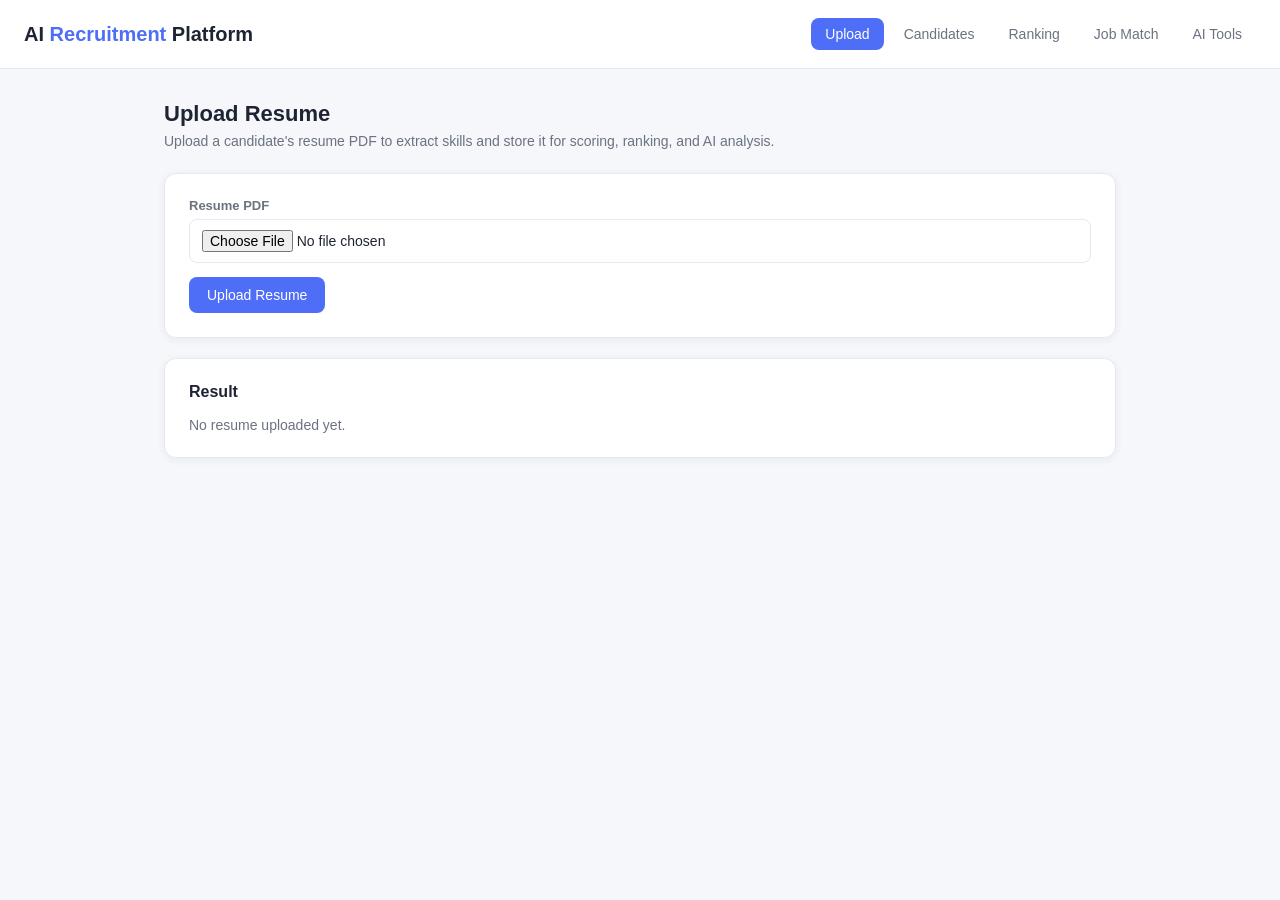
==== frontend/index.html @ 76f143c3 "Initial commit" ====
<!DOCTYPE html>
<html>
<head>
    <title>AI Recruitment Platform</title>
    <link rel="stylesheet" href="style.css">
</head>
<body>

    <header class="topbar">
        <h1>AI <span>Recruitment</span> Platform</h1>
        <nav class="tabs">
            <a href="index.html" class="active">Upload</a>
            <a href="candidates.html">Candidates</a>
            <a href="ranking.html">Ranking</a>
            <a href="job_match.html">Job Match</a>
            <a href="ai_tools.html">AI Tools</a>
        </nav>
    </header>

    <div class="page">
        <h2 class="section-title">Upload Resume</h2>
        <p class="section-sub">Upload a candidate's resume PDF to extract skills and store it for scoring, ranking, and AI analysis.</p>

        <div class="card">
            <label for="resumeFile">Resume PDF</label>
            <input type="file" id="resumeFile" accept=".pdf">

            <button type="button" onclick="uploadResume()">Upload Resume</button>
        </div>

        <div class="card">
            <h3>Result</h3>
            <div id="output" class="placeholder">No resume uploaded yet.</div>
        </div>
    </div>

    <script src="upload.js"></script>

</body>
</html>
---- frontend/style.css ----
:root {
    --bg: #f5f7fb;
    --card-bg: #ffffff;
    --text: #1e2433;
    --text-muted: #6b7280;
    --primary: #4f6ef7;
    --primary-dark: #3a54d6;
    --border: #e5e9f2;
    --success: #16a34a;
    --danger: #dc2626;
    --radius: 12px;
    --shadow: 0 2px 8px rgba(20, 30, 60, 0.06);
}

* {
    box-sizing: border-box;
}

body {
    font-family: 'Segoe UI', Inter, Arial, sans-serif;
    margin: 0;
    padding: 0;
    background: var(--bg);
    color: var(--text);
}

.page {
    max-width: 1000px;
    margin: 0 auto;
    padding: 32px 24px 60px;
}

header.topbar {
    background: var(--card-bg);
    border-bottom: 1px solid var(--border);
    padding: 18px 24px;
    display: flex;
    align-items: center;
    justify-content: space-between;
}

header.topbar h1 {
    font-size: 20px;
    margin: 0;
    color: var(--text);
}

header.topbar h1 span {
    color: var(--primary);
}

nav.tabs {
    display: flex;
    gap: 6px;
}

nav.tabs a {
    text-decoration: none;
    color: var(--text-muted);
    font-weight: 500;
    font-size: 14px;
    padding: 8px 14px;
    border-radius: 8px;
    transition: background 0.15s, color 0.15s;
}

nav.tabs a:hover {
    background: var(--bg);
    color: var(--text);
}

nav.tabs a.active {
    background: var(--primary);
    color: white;
}

h2.section-title {
    font-size: 22px;
    margin: 0 0 6px;
}

p.section-sub {
    color: var(--text-muted);
    margin: 0 0 24px;
    font-size: 14px;
}

.card {
    background: var(--card-bg);
    border: 1px solid var(--border);
    border-radius: var(--radius);
    box-shadow: var(--shadow);
    padding: 24px;
    margin-bottom: 20px;
}

.card h3 {
    margin-top: 0;
    font-size: 16px;
}

button {
    background: var(--primary);
    color: white;
    border: none;
    padding: 10px 18px;
    border-radius: 8px;
    cursor: pointer;
    font-size: 14px;
    font-weight: 500;
    transition: background 0.15s;
}

button:hover {
    background: var(--primary-dark);
}

button.secondary {
    background: var(--bg);
    color: var(--text);
    border: 1px solid var(--border);
}

button.secondary:hover {
    background: #ecefF7;
}

input[type="file"], input[type="text"], textarea, select {
    width: 100%;
    padding: 10px 12px;
    border: 1px solid var(--border);
    border-radius: 8px;
    font-size: 14px;
    font-family: inherit;
    margin-bottom: 14px;
    background: #fff;
    color: var(--text);
}

textarea {
    resize: vertical;
    min-height: 110px;
}

label {
    display: block;
    font-size: 13px;
    font-weight: 600;
    margin-bottom: 6px;
    color: var(--text-muted);
}

table {
    border-collapse: collapse;
    width: 100%;
    margin-top: 6px;
}

th, td {
    border-bottom: 1px solid var(--border);
    padding: 10px 12px;
    text-align: left;
    font-size: 14px;
}

th {
    background: var(--bg);
    color: var(--text-muted);
    font-weight: 600;
    font-size: 12px;
    text-transform: uppercase;
    letter-spacing: 0.03em;
}

tr:hover td {
    background: #fafbff;
}

.badge {
    display: inline-block;
    padding: 3px 10px;
    border-radius: 999px;
    font-size: 12px;
    font-weight: 600;
}

.badge.high { background: #dcfce7; color: var(--success); }
.badge.mid  { background: #fef9c3; color: #92740b; }
.badge.low  { background: #fee2e2; color: var(--danger); }

.result-box {
    background: var(--bg);
    border: 1px solid var(--border);
    border-radius: 8px;
    padding: 16px;
    font-size: 14px;
    line-height: 1.6;
    white-space: pre-wrap;
    color: var(--text);
}

.placeholder {
    color: var(--text-muted);
    font-size: 14px;
}

.spinner-text {
    color: var(--primary);
    font-size: 14px;
}

.grid-2 {
    display: grid;
    grid-template-columns: 1fr 1fr;
    gap: 20px;
}

@media (max-width: 700px) {
    .grid-2 { grid-template-columns: 1fr; }
    header.topbar { flex-direction: column; align-items: flex-start; gap: 12px; }
}
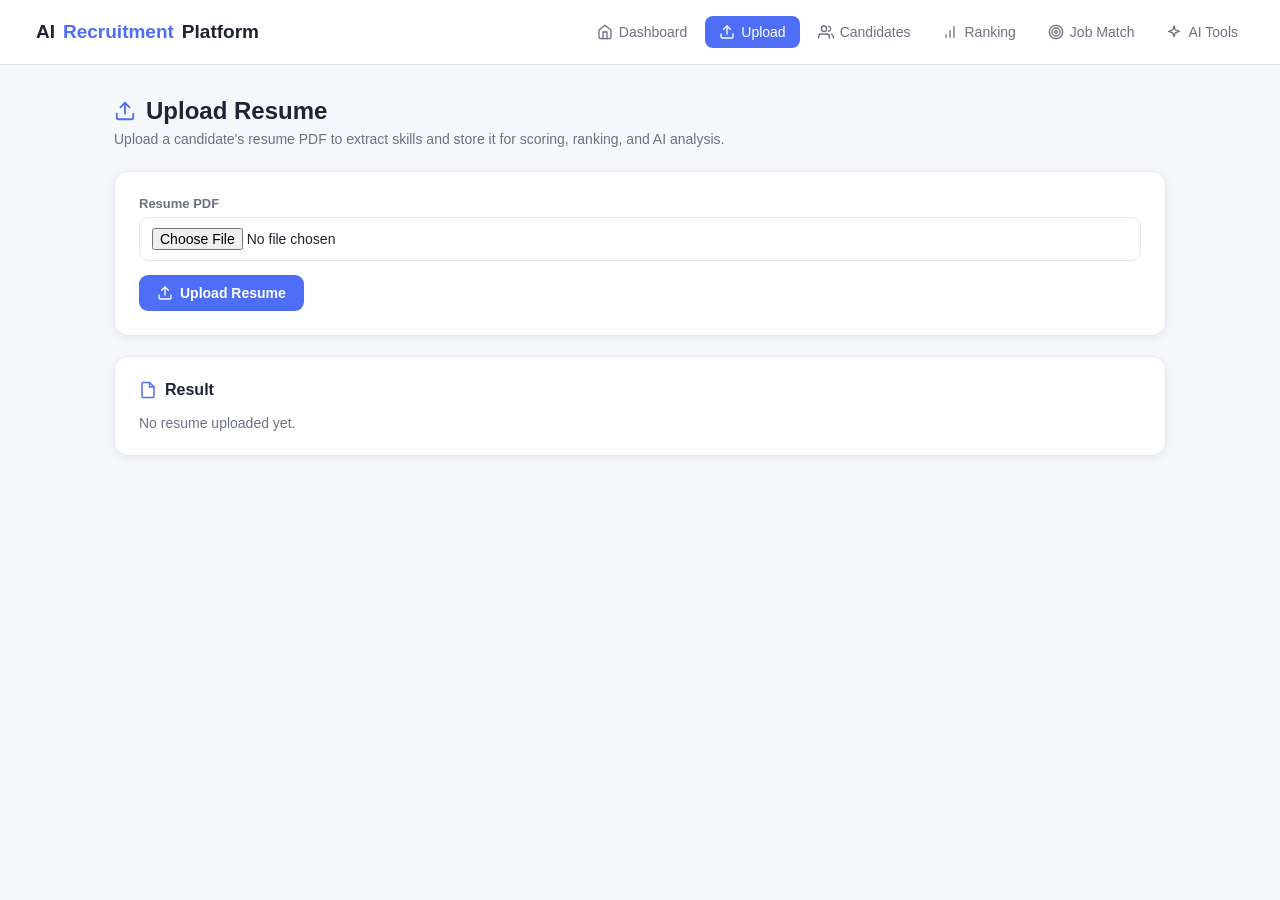
==== commit 700eef3d: "Major UI redesign: landing page, dashboard with stats, icons" ====
--- a/frontend/index.html
+++ b/frontend/index.html
@@ -1,39 +1,37 @@
 <!DOCTYPE html>
 <html>
 <head>
-    <title>AI Recruitment Platform</title>
+    <title>Upload - AI Recruitment Platform</title>
     <link rel="stylesheet" href="style.css">
 </head>
 <body>
 
-    <header class="topbar">
-        <h1>AI <span>Recruitment</span> Platform</h1>
-        <nav class="tabs">
-            <a href="index.html" class="active">Upload</a>
-            <a href="candidates.html">Candidates</a>
-            <a href="ranking.html">Ranking</a>
-            <a href="job_match.html">Job Match</a>
-            <a href="ai_tools.html">AI Tools</a>
-        </nav>
-    </header>
+    <header class="topbar" id="siteHeader"></header>
 
     <div class="page">
-        <h2 class="section-title">Upload Resume</h2>
+        <h2 class="section-title">
+            <svg viewBox="0 0 24 24" fill="none" stroke="currentColor" stroke-width="2" stroke-linecap="round" stroke-linejoin="round"><path d="M21 15v4a2 2 0 0 1-2 2H5a2 2 0 0 1-2-2v-4"/><polyline points="17 8 12 3 7 8"/><line x1="12" y1="3" x2="12" y2="15"/></svg>
+            Upload Resume
+        </h2>
         <p class="section-sub">Upload a candidate's resume PDF to extract skills and store it for scoring, ranking, and AI analysis.</p>
 
         <div class="card">
             <label for="resumeFile">Resume PDF</label>
             <input type="file" id="resumeFile" accept=".pdf">
-
-            <button type="button" onclick="uploadResume()">Upload Resume</button>
+            <button type="button" onclick="uploadResume()">
+                <svg viewBox="0 0 24 24" fill="none" stroke="currentColor" stroke-width="2" stroke-linecap="round" stroke-linejoin="round"><path d="M21 15v4a2 2 0 0 1-2 2H5a2 2 0 0 1-2-2v-4"/><polyline points="17 8 12 3 7 8"/><line x1="12" y1="3" x2="12" y2="15"/></svg>
+                Upload Resume
+            </button>
         </div>
 
         <div class="card">
-            <h3>Result</h3>
+            <h3><svg viewBox="0 0 24 24" fill="none" stroke="currentColor" stroke-width="2" stroke-linecap="round" stroke-linejoin="round"><path d="M14 2H6a2 2 0 0 0-2 2v16a2 2 0 0 0 2 2h12a2 2 0 0 0 2-2V8z"/><polyline points="14 2 14 8 20 8"/></svg>Result</h3>
             <div id="output" class="placeholder">No resume uploaded yet.</div>
         </div>
     </div>
 
+    <script src="icons.js"></script>
+    <script>injectHeader("index.html");</script>
     <script src="upload.js"></script>
 
 </body>
--- a/frontend/style.css
+++ b/frontend/style.css
@@ -5,16 +5,16 @@
     --text-muted: #6b7280;
     --primary: #4f6ef7;
     --primary-dark: #3a54d6;
+    --primary-light: #eef1ff;
     --border: #e5e9f2;
     --success: #16a34a;
     --danger: #dc2626;
-    --radius: 12px;
-    --shadow: 0 2px 8px rgba(20, 30, 60, 0.06);
-}
-
-* {
-    box-sizing: border-box;
-}
+    --radius: 14px;
+    --shadow: 0 2px 10px rgba(20, 30, 60, 0.06);
+    --shadow-lg: 0 10px 30px rgba(20, 30, 60, 0.10);
+}
+
+* { box-sizing: border-box; }
 
 body {
     font-family: 'Segoe UI', Inter, Arial, sans-serif;
@@ -25,33 +25,53 @@
 }
 
 .page {
-    max-width: 1000px;
+    max-width: 1100px;
     margin: 0 auto;
     padding: 32px 24px 60px;
-}
-
+    animation: fadeIn 0.4s ease;
+}
+
+@keyframes fadeIn {
+    from { opacity: 0; transform: translateY(8px); }
+    to { opacity: 1; transform: translateY(0); }
+}
+
+/* ===== Top bar / nav ===== */
 header.topbar {
     background: var(--card-bg);
     border-bottom: 1px solid var(--border);
-    padding: 18px 24px;
+    padding: 16px 28px;
     display: flex;
     align-items: center;
     justify-content: space-between;
+    position: sticky;
+    top: 0;
+    z-index: 50;
 }
 
 header.topbar h1 {
-    font-size: 20px;
+    font-size: 19px;
     margin: 0;
     color: var(--text);
-}
-
-header.topbar h1 span {
-    color: var(--primary);
-}
+    display: flex;
+    align-items: center;
+    gap: 8px;
+}
+
+header.topbar h1 a {
+    text-decoration: none;
+    color: inherit;
+    display: flex;
+    align-items: center;
+    gap: 8px;
+}
+
+header.topbar h1 span { color: var(--primary); }
 
 nav.tabs {
     display: flex;
-    gap: 6px;
+    gap: 4px;
+    flex-wrap: wrap;
 }
 
 nav.tabs a {
@@ -61,12 +81,17 @@
     font-size: 14px;
     padding: 8px 14px;
     border-radius: 8px;
-    transition: background 0.15s, color 0.15s;
-}
+    transition: background 0.15s, color 0.15s, transform 0.1s;
+    display: flex;
+    align-items: center;
+    gap: 6px;
+}
+
+nav.tabs a svg { width: 16px; height: 16px; flex-shrink: 0; }
 
 nav.tabs a:hover {
-    background: var(--bg);
-    color: var(--text);
+    background: var(--primary-light);
+    color: var(--primary-dark);
 }
 
 nav.tabs a.active {
@@ -74,10 +99,132 @@
     color: white;
 }
 
+/* ===== Hero / landing page ===== */
+.hero {
+    max-width: 1100px;
+    margin: 0 auto;
+    padding: 70px 24px 50px;
+    text-align: center;
+}
+
+.hero-badge {
+    display: inline-flex;
+    align-items: center;
+    gap: 6px;
+    background: var(--primary-light);
+    color: var(--primary-dark);
+    font-size: 13px;
+    font-weight: 600;
+    padding: 6px 14px;
+    border-radius: 999px;
+    margin-bottom: 20px;
+}
+
+.hero h1 {
+    font-size: 44px;
+    line-height: 1.15;
+    margin: 0 0 18px;
+    letter-spacing: -0.02em;
+}
+
+.hero h1 span { color: var(--primary); }
+
+.hero p.lead {
+    font-size: 17px;
+    color: var(--text-muted);
+    max-width: 620px;
+    margin: 0 auto 32px;
+    line-height: 1.6;
+}
+
+.hero-actions {
+    display: flex;
+    gap: 14px;
+    justify-content: center;
+    flex-wrap: wrap;
+    margin-bottom: 60px;
+}
+
+.hero-actions a.btn-primary,
+.hero-actions a.btn-secondary {
+    text-decoration: none;
+    display: inline-flex;
+    align-items: center;
+    gap: 8px;
+    padding: 13px 24px;
+    border-radius: 10px;
+    font-weight: 600;
+    font-size: 15px;
+    transition: transform 0.15s, box-shadow 0.15s;
+}
+
+a.btn-primary {
+    background: var(--primary);
+    color: white;
+    box-shadow: 0 4px 14px rgba(79, 110, 247, 0.35);
+}
+a.btn-primary:hover { transform: translateY(-2px); box-shadow: 0 8px 20px rgba(79, 110, 247, 0.4); }
+
+a.btn-secondary {
+    background: white;
+    color: var(--text);
+    border: 1px solid var(--border);
+}
+a.btn-secondary:hover { transform: translateY(-2px); box-shadow: var(--shadow); }
+
+.feature-grid {
+    display: grid;
+    grid-template-columns: repeat(3, 1fr);
+    gap: 20px;
+    margin-top: 10px;
+    text-align: left;
+}
+
+.feature-card {
+    background: var(--card-bg);
+    border: 1px solid var(--border);
+    border-radius: var(--radius);
+    padding: 22px;
+    transition: transform 0.15s, box-shadow 0.15s;
+}
+
+.feature-card:hover {
+    transform: translateY(-3px);
+    box-shadow: var(--shadow-lg);
+}
+
+.feature-icon {
+    width: 38px;
+    height: 38px;
+    border-radius: 10px;
+    background: var(--primary-light);
+    display: flex;
+    align-items: center;
+    justify-content: center;
+    margin-bottom: 14px;
+    color: var(--primary);
+}
+.feature-icon svg { width: 20px; height: 20px; }
+
+.feature-card h3 { font-size: 16px; margin: 0 0 6px; }
+.feature-card p { font-size: 13.5px; color: var(--text-muted); margin: 0; line-height: 1.5; }
+
+footer.site-footer {
+    text-align: center;
+    padding: 30px;
+    color: var(--text-muted);
+    font-size: 13px;
+}
+
+/* ===== Section headers ===== */
 h2.section-title {
-    font-size: 22px;
+    font-size: 24px;
     margin: 0 0 6px;
-}
+    display: flex;
+    align-items: center;
+    gap: 10px;
+}
+h2.section-title svg { width: 22px; height: 22px; color: var(--primary); }
 
 p.section-sub {
     color: var(--text-muted);
@@ -85,6 +232,82 @@
     font-size: 14px;
 }
 
+/* ===== Stat cards (dashboard) ===== */
+.stats-grid {
+    display: grid;
+    grid-template-columns: repeat(3, 1fr);
+    gap: 18px;
+    margin-bottom: 26px;
+}
+
+.stat-card {
+    background: var(--card-bg);
+    border: 1px solid var(--border);
+    border-radius: var(--radius);
+    padding: 20px 22px;
+    box-shadow: var(--shadow);
+    transition: transform 0.15s, box-shadow 0.15s;
+}
+.stat-card:hover { transform: translateY(-2px); box-shadow: var(--shadow-lg); }
+
+.stat-card .stat-label {
+    font-size: 12.5px;
+    color: var(--text-muted);
+    text-transform: uppercase;
+    letter-spacing: 0.04em;
+    font-weight: 600;
+    display: flex;
+    align-items: center;
+    gap: 6px;
+    margin-bottom: 10px;
+}
+.stat-card .stat-label svg { width: 15px; height: 15px; color: var(--primary); }
+
+.stat-card .stat-value {
+    font-size: 30px;
+    font-weight: 700;
+    color: var(--text);
+}
+
+.quick-links {
+    display: grid;
+    grid-template-columns: repeat(5, 1fr);
+    gap: 14px;
+    margin-bottom: 26px;
+}
+
+.quick-link-card {
+    background: var(--card-bg);
+    border: 1px solid var(--border);
+    border-radius: var(--radius);
+    padding: 18px 14px;
+    text-align: center;
+    text-decoration: none;
+    color: var(--text);
+    transition: transform 0.15s, box-shadow 0.15s, border-color 0.15s;
+}
+.quick-link-card:hover {
+    transform: translateY(-3px);
+    box-shadow: var(--shadow-lg);
+    border-color: var(--primary);
+}
+.quick-link-card .ql-icon {
+    width: 36px;
+    height: 36px;
+    border-radius: 10px;
+    background: var(--primary-light);
+    color: var(--primary);
+    display: flex;
+    align-items: center;
+    justify-content: center;
+    margin: 0 auto 10px;
+}
+.quick-link-card .ql-icon svg { width: 18px; height: 18px; }
+.quick-link-card span { font-size: 13px; font-weight: 600; }
+
+.skill-tag-row { display: flex; flex-wrap: wrap; gap: 8px; }
+
+/* ===== Cards (generic) ===== */
 .card {
     background: var(--card-bg);
     border: 1px solid var(--border);
@@ -93,54 +316,60 @@
     padding: 24px;
     margin-bottom: 20px;
 }
-
 .card h3 {
     margin-top: 0;
     font-size: 16px;
-}
-
+    display: flex;
+    align-items: center;
+    gap: 8px;
+}
+.card h3 svg { width: 18px; height: 18px; color: var(--primary); }
+
+/* ===== Buttons ===== */
 button {
     background: var(--primary);
     color: white;
     border: none;
     padding: 10px 18px;
-    border-radius: 8px;
+    border-radius: 9px;
     cursor: pointer;
     font-size: 14px;
-    font-weight: 500;
-    transition: background 0.15s;
-}
-
-button:hover {
-    background: var(--primary-dark);
-}
+    font-weight: 600;
+    transition: background 0.15s, transform 0.1s;
+    display: inline-flex;
+    align-items: center;
+    gap: 7px;
+}
+button svg { width: 16px; height: 16px; }
+button:hover { background: var(--primary-dark); transform: translateY(-1px); }
+button:active { transform: translateY(0); }
 
 button.secondary {
     background: var(--bg);
     color: var(--text);
     border: 1px solid var(--border);
 }
-
-button.secondary:hover {
-    background: #ecefF7;
-}
-
+button.secondary:hover { background: #ecefF7; }
+
+/* ===== Inputs ===== */
 input[type="file"], input[type="text"], textarea, select {
     width: 100%;
     padding: 10px 12px;
     border: 1px solid var(--border);
-    border-radius: 8px;
+    border-radius: 9px;
     font-size: 14px;
     font-family: inherit;
     margin-bottom: 14px;
     background: #fff;
     color: var(--text);
-}
-
-textarea {
-    resize: vertical;
-    min-height: 110px;
-}
+    transition: border-color 0.15s, box-shadow 0.15s;
+}
+input:focus, textarea:focus, select:focus {
+    outline: none;
+    border-color: var(--primary);
+    box-shadow: 0 0 0 3px var(--primary-light);
+}
+textarea { resize: vertical; min-height: 110px; }
 
 label {
     display: block;
@@ -150,19 +379,9 @@
     color: var(--text-muted);
 }
 
-table {
-    border-collapse: collapse;
-    width: 100%;
-    margin-top: 6px;
-}
-
-th, td {
-    border-bottom: 1px solid var(--border);
-    padding: 10px 12px;
-    text-align: left;
-    font-size: 14px;
-}
-
+/* ===== Tables ===== */
+table { border-collapse: collapse; width: 100%; margin-top: 6px; }
+th, td { border-bottom: 1px solid var(--border); padding: 10px 12px; text-align: left; font-size: 14px; }
 th {
     background: var(--bg);
     color: var(--text-muted);
@@ -171,10 +390,8 @@
     text-transform: uppercase;
     letter-spacing: 0.03em;
 }
-
-tr:hover td {
-    background: #fafbff;
-}
+tr { transition: background 0.1s; }
+tr:hover td { background: #fafbff; }
 
 .badge {
     display: inline-block;
@@ -183,7 +400,6 @@
     font-size: 12px;
     font-weight: 600;
 }
-
 .badge.high { background: #dcfce7; color: var(--success); }
 .badge.mid  { background: #fef9c3; color: #92740b; }
 .badge.low  { background: #fee2e2; color: var(--danger); }
@@ -197,25 +413,39 @@
     line-height: 1.6;
     white-space: pre-wrap;
     color: var(--text);
-}
-
-.placeholder {
-    color: var(--text-muted);
-    font-size: 14px;
-}
+    animation: fadeIn 0.3s ease;
+}
+
+.placeholder { color: var(--text-muted); font-size: 14px; }
 
 .spinner-text {
     color: var(--primary);
     font-size: 14px;
-}
-
-.grid-2 {
-    display: grid;
-    grid-template-columns: 1fr 1fr;
-    gap: 20px;
+    display: flex;
+    align-items: center;
+    gap: 8px;
+}
+.spinner-text::before {
+    content: "";
+    width: 14px;
+    height: 14px;
+    border: 2px solid var(--primary-light);
+    border-top-color: var(--primary);
+    border-radius: 50%;
+    animation: spin 0.7s linear infinite;
+}
+@keyframes spin { to { transform: rotate(360deg); } }
+
+.grid-2 { display: grid; grid-template-columns: 1fr 1fr; gap: 20px; }
+
+@media (max-width: 900px) {
+    .feature-grid { grid-template-columns: 1fr; }
+    .stats-grid { grid-template-columns: 1fr; }
+    .quick-links { grid-template-columns: repeat(2, 1fr); }
 }
 
 @media (max-width: 700px) {
     .grid-2 { grid-template-columns: 1fr; }
     header.topbar { flex-direction: column; align-items: flex-start; gap: 12px; }
-}
+    .hero h1 { font-size: 32px; }
+}
